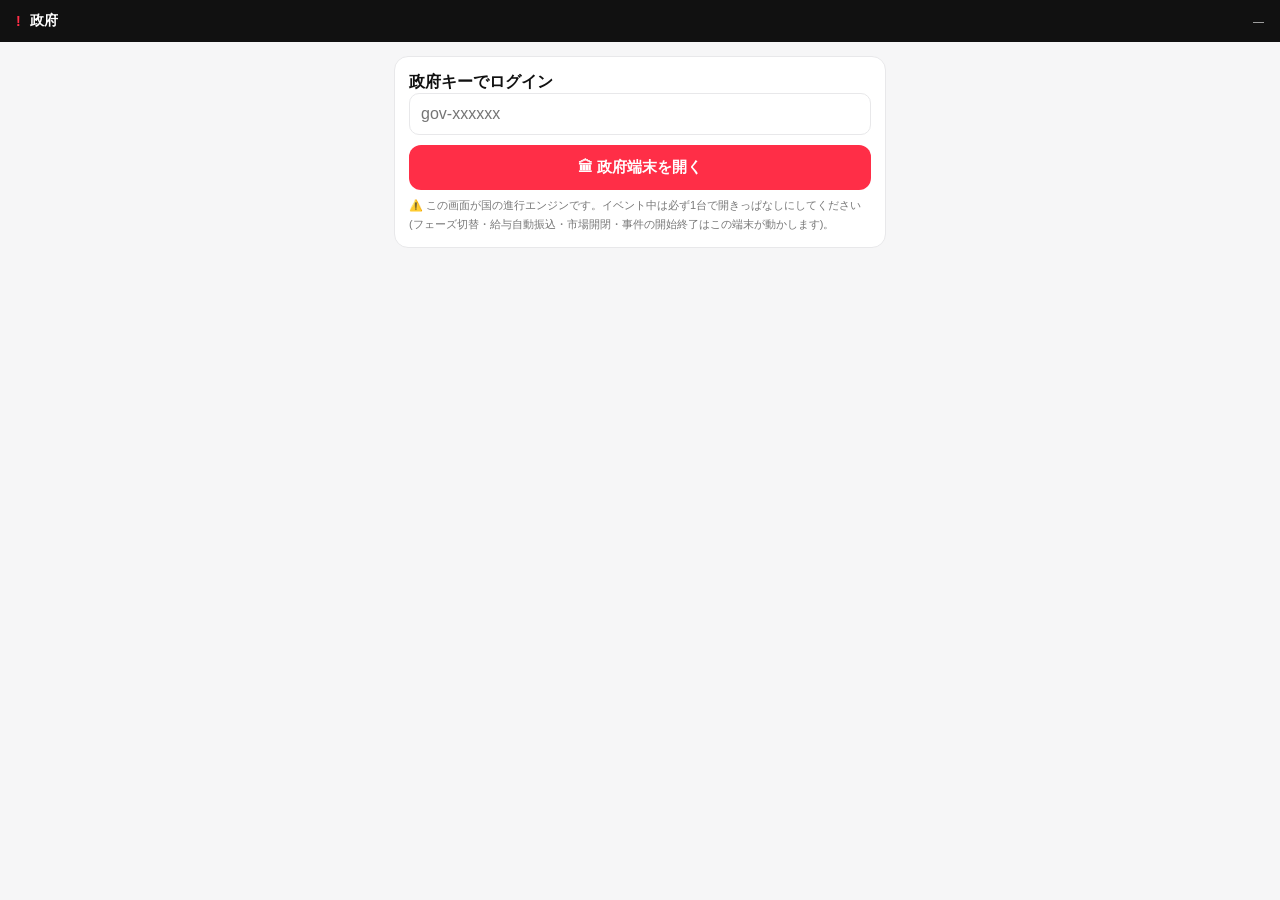
==== gov.html @ ca5c30da "Add files via upload" ====
<!DOCTYPE html>
<html lang="ja"><head>
<meta charset="UTF-8"><meta name="viewport" content="width=device-width, initial-scale=1.0">
<meta name="robots" content="noindex, nofollow">
<title>Oh!国 政府</title>
<link rel="stylesheet" href="ohk.css">
</head><body>
<header><div class="ttl"><i>!</i> 政府</div><div class="ph" id="hph">—</div></header>
<main>

<section class="screen on" id="s-login">
  <div class="card">
    <h3>政府キーでログイン</h3>
    <input id="l-key" placeholder="gov-xxxxxx" autocapitalize="off">
    <button class="btn pri" onclick="login()">🏛 政府端末を開く</button>
    <p class="note">⚠️ この画面が国の進行エンジンです。イベント中は必ず1台で開きっぱなしにしてください(フェーズ切替・給与自動振込・市場開閉・事件の開始終了はこの端末が動かします)。</p>
  </div>
</section>

<section class="screen" id="s-main">
  <div class="card" id="dash"></div>

  <h2 class="sec">進行</h2>
  <div class="card">
    <button class="btn pri" id="openBtn" onclick="openCountry()">🏛 開国する(タイマー始動)</button>
    <div class="row">
      <button class="btn dark" onclick="pause(true)">⏸ 一時停止</button>
      <button class="btn ghost" onclick="pause(false)">▶️ 再開</button>
    </div>
    <label>フェーズへジャンプ</label>
    <div class="row">
      <select id="jump"></select>
      <button class="btn mini dark" style="margin:0;padding:12px" onclick="jump()">移動</button>
    </div>
    <div class="row">
      <button class="btn ghost" onclick="shiftMin(-1)">−1分</button>
      <button class="btn ghost" onclick="shiftMin(1)">＋1分</button>
      <button class="btn ghost" onclick="shiftMin(5)">＋5分</button>
    </div>
    <button class="btn ghost" id="paperBtn" onclick="paper()">📄 紙モード切替</button>
  </div>

  <h2 class="sec">国家事件・最終ミッション</h2>
  <div class="card">
    <div id="rushBox"><p class="note">事件はフェーズ到達で自動開始・自動終了します。</p></div>
    <label>最終ミッション:達成チーム数</label>
    <div class="row">
      <input id="mdone" inputmode="numeric" placeholder="達成チーム数">
      <button class="btn mini dark" style="margin:0;padding:12px" onclick="mission()">記録</button>
    </div>
  </div>

  <h2 class="sec">🏇 ダービー(F11)</h2>
  <div class="card">
    <button class="btn dark" onclick="derbyOpen()">投票券の販売を開始(A〜F解禁)</button>
    <label>勝った馬(投票券)</label>
    <select id="d-win"></select>
    <label>優勝者(市民番号・賞金1,000)</label>
    <input id="d-citizen" inputmode="numeric" placeholder="101">
    <button class="btn pri" onclick="derbySettle()">🏁 レース確定・一括清算(的中3倍)</button>
  </div>

  <h2 class="sec">出欠・店舗</h2>
  <div class="card">
    <div class="row">
      <input id="a-no" inputmode="numeric" placeholder="市民番号">
      <button class="btn mini dark" style="margin:0;padding:12px" onclick="att('present')">出席</button>
      <button class="btn mini ghost" style="margin:0;padding:12px" onclick="att('absent')">欠席</button>
    </div>
    <label>店舗の強制ステータス</label>
    <div class="row">
      <select id="f-sel"></select>
      <select id="f-st"><option value="AUTO">自動</option><option value="OPEN">強制OPEN</option><option value="CLOSED">強制CLOSED</option></select>
      <button class="btn mini dark" style="margin:0;padding:12px" onclick="facSt()">適用</button>
    </div>
  </div>

  <h2 class="sec">名簿</h2>
  <div class="card">
    <label>CSV貼り付け(name,display_name,slack,department,role,kind,team)</label>
    <textarea id="csv" rows="4" placeholder="ここにCSVを貼る(kind=staffの行は自動で除外)"></textarea>
    <button class="btn dark" onclick="importCSV()">📥 名簿を取り込む(市民番号101〜自動付与+人生ガチャ)</button>
    <button class="btn ghost" onclick="importDummy()">🧪 ダミー148人を投入(試遊用)</button>
    <div class="row">
      <input id="pr-no" inputmode="numeric" placeholder="PINリセットする番号">
      <button class="btn mini ghost" style="margin:0;padding:12px" onclick="pinreset()">PINリセット</button>
    </div>
    <div id="rosterBox" class="note">—</div>
  </div>

  <h2 class="sec">繁栄度・表彰</h2>
  <div class="card" id="prosBox">—</div>
  <div class="card" id="awardsBox">—</div>

  <h2 class="sec">キー一覧(スタッフ配布用)</h2>
  <div class="card" id="keysBox">—</div>
  <button class="btn ghost" onclick="clearS('ohk_g');location.reload()">退出</button>
</section>

</main>
<div id="toast"></div>
<script src="ohk.js"></script>
<script>
let KEY=null, tick=null;
const AWARD_NAMES={richest:"👑 総資産",riser:"🚀 成り上がり",investor:"📈 投資家",spender:"🛍 消費王",worker:"💪 働き者",popular:"🤝 人気者"};

async function login(){
  const k=$("l-key").value.trim(); if(!k) return toast("政府キーを入力",1);
  try{ await rpc("rpc_tick",{p_key:k}); KEY=k; saveS("ohk_g",{k}); enter(); }
  catch(e){ toast(e.message,1); }
}
async function enter(){
  $("s-login").classList.remove("on"); $("s-main").classList.add("on");
  const defs=await loadPhaseDefs();
  $("jump").innerHTML=defs.filter(d=>d.id!=="SETUP").map(d=>'<option value="'+d.id+'">'+d.label+"("+d.start_min+"分)</option>").join("");
  const fs=await tbl("facility?select=id,name&order=id.asc");
  $("f-sel").innerHTML=fs.map(f=>'<option value="'+f.id+'">'+f.name+'</option>').join("");
  const dp=await tbl("product?select=id,name&facility_id=eq.F11&order=id.asc");
  $("d-win").innerHTML=dp.filter(p=>p.name.includes("ダービー")).map(p=>'<option value="'+p.id+'">'+p.name+'</option>').join("");
  doTick(); tick=setInterval(doTick,4000);
  loadDash();
}
async function doTick(){
  try{
    const r=await rpc("rpc_tick",{p_key:KEY});
    const defs=await loadPhaseDefs(); EV=null; const ev=await loadEvent();
    const c=calcPhase(ev,defs);
    $("hph").innerHTML=c.ph.label+"<br>"+remainStr(c.remain);
    $("openBtn").style.display = ev.opened_at? "none":"block";
    $("paperBtn").textContent = ev.paper_mode? "📄 紙モード解除(アプリ決済を再開)":"📄 紙モードにする(アプリ決済を停止)";
    $("dash").innerHTML =
      '<div class="kv"><span>フェーズ</span><b>'+c.ph.label+(ev.paused_at?" ⏸一時停止中":"")+'</b></div>'+
      '<div class="kv"><span>経過</span><b>'+Math.max(0,Math.floor(c.elapsed))+'分 ／ 150分</b></div>'+
      '<div class="kv"><span>出席</span><b>'+r.attendees+'人</b></div>'+
      '<div class="kv"><span>国庫</span><b class="amt" style="color:'+(r.treasuryWarn?"var(--ac)":"#111")+'">'+fmt(r.treasury)+(r.treasuryWarn?" ⚠️残り2割":"")+'</b></div>';
    $("rushBox").innerHTML = r.rush?
      '<b>🔥 '+r.rush.name+' 進行中</b><p class="note">目標 '+r.rush.target+'組(部分達成 '+r.rush.partial_target+')。カウンターは大型画面に表示中</p>'
      : '<p class="note">事件はフェーズ到達で自動開始・自動終了します。</p>';
  }catch(e){ $("hph").textContent="接続エラー"; }
}
async function loadDash(){
  try{
    const d=await rpc("rpc_gov_dash",{p_key:KEY});
    $("keysBox").innerHTML='<div class="kv"><span>銀行キー</span><b>'+d.keys.bank+'</b></div>'+
      d.facilities.map(f=>'<div class="kv"><span>'+f.name+'</span><b>'+f.key+'</b></div>').join("");
    renderPros(d.prosperity); renderAwards(d.awards);
    $("rosterBox").textContent="登録 "+d.participants+"人 ／ 出席 "+d.present+"人";
  }catch(e){}
  setTimeout(loadDash,15000);
}
function renderPros(p){
  if(!p)return;
  $("prosBox").innerHTML='<b>国家繁栄度 '+p.total+' / 100</b>'+
   '<div class="gauge" style="margin:8px 0"><div style="width:'+p.total+'%"></div></div>'+
   '<div class="kv"><span>経済</span><b>'+p.economy+' /40</b></div>'+
   '<div class="kv"><span>国家危機</span><b>'+p.crisis+' /30</b></div>'+
   '<div class="kv"><span>団結</span><b>'+p.unity+' /30</b></div>'+
   '<p class="note">勤務'+p.detail.initDone+'完了 ／ 自由勤務'+p.detail.freeWorkers+'人 ／ 購買'+p.detail.buyers+'人 ／ 取引'+p.detail.tx+'件 ／ チーム'+p.detail.teamDone+"/"+p.detail.teamTotal+'</p>';
}
function renderAwards(a){
  if(!a)return;
  $("awardsBox").innerHTML=Object.keys(AWARD_NAMES).map(k=>{
    const top=(a[k]&&a[k][0])||null;
    return '<div class="kv"><span>'+AWARD_NAMES[k]+'</span><b>'+(top? top.display_name+"("+fmt(top.v)+")":"—")+'</b></div>';
  }).join("");
}
async function openCountry(){
  if(!confirm("開国します。150分のタイマーが始まります。よろしいですか?"))return;
  try{ await rpc("rpc_gov_open",{p_key:KEY}); toast("🏛 開国しました!"); }catch(e){ toast(e.message,1); }
}
async function pause(p){ try{ await rpc("rpc_gov_pause",{p_key:KEY,p_pause:p}); toast(p?"⏸ 一時停止":"▶️ 再開"); doTick(); }catch(e){ toast(e.message,1); } }
async function jump(){ try{ await rpc("rpc_gov_jump",{p_key:KEY,p_phase:$("jump").value}); toast("移動しました"); doTick(); }catch(e){ toast(e.message,1); } }
async function shiftMin(m){ try{ await rpc("rpc_gov_shift",{p_key:KEY,p_min:m}); toast((m>0?"+":"")+m+"分"); doTick(); }catch(e){ toast(e.message,1); } }
async function paper(){ const ev=await loadEvent(); try{ await rpc("rpc_gov_paper",{p_key:KEY,p_on:!ev.paper_mode}); EV=null; toast("切り替えました"); doTick(); }catch(e){ toast(e.message,1); } }
async function mission(){ const n=parseInt($("mdone").value,10); if(isNaN(n))return toast("数を入力",1);
  try{ await rpc("rpc_gov_mission",{p_key:KEY,p_done:n}); toast("📝 記録しました"); loadDash(); }catch(e){ toast(e.message,1); } }
async function att(st){ const no=$("a-no").value.trim(); if(!no)return toast("番号を入力",1);
  try{ await rpc("rpc_gov_attendance",{p_key:KEY,p_no:no,p_state:st}); toast(no+" を"+(st==="present"?"出席":"欠席")+"に"); }catch(e){ toast(e.message,1); } }
async function facSt(){ try{ await rpc("rpc_gov_facility",{p_key:KEY,p_fid:$("f-sel").value,p_status:$("f-st").value}); toast("適用しました"); }catch(e){ toast(e.message,1); } }
async function derbyOpen(){ try{ await rpc("rpc_derby_open",{p_key:KEY}); toast("🏇 投票券の販売を開始しました"); }catch(e){ toast(e.message,1); } }
async function derbySettle(){
  if(!confirm("レース結果を確定して一括清算します。よろしいですか?"))return;
  try{ const r=await rpc("rpc_derby_settle",{p_key:KEY,p_winner_product:parseInt($("d-win").value,10),p_winner_citizen:$("d-citizen").value.trim()});
    toast("🏁 清算完了:的中"+r.winners+"人に計"+fmt(r.paid)+"コイン"); }catch(e){ toast(e.message,1); } }
async function pinreset(){ const no=$("pr-no").value.trim(); if(!no)return toast("番号を入力",1);
  try{ await rpc("rpc_gov_pinreset",{p_key:KEY,p_no:no}); toast("🔓 "+no+" のPINをリセット(次回ログインで再設定)"); }
  catch(e){ toast("この機能には追加SQLが必要です:"+e.message,1); } }

function parseCSV(text){
  const lines=text.replace(/^\uFEFF/,"").trim().split(/\r?\n/);
  const head=lines.shift().split(",").map(h=>h.trim());
  return lines.filter(Boolean).map(l=>{ const v=l.split(","); const o={}; head.forEach((h,i)=>o[h]=(v[i]||"").trim()); return o; });
}
async function importCSV(){
  let rows; try{ rows=parseCSV($("csv").value); }catch(e){ return toast("CSVを読めません",1); }
  rows=rows.filter(r=>(r.kind||"citizen")!=="staff");
  if(!rows.length) return toast("市民の行がありません",1);
  if(!confirm(rows.length+"人を取り込みます。よろしいですか?"))return;
  try{ const r=await rpc("rpc_import_roster",{p_key:KEY,p_rows:rows});
    toast("📥 "+r.imported+"人を取り込みました(番号101〜)"); loadDash();
  }catch(e){ toast(e.message,1); }
}
async function importDummy(){
  if(!confirm("試遊用のダミー148人を投入します。よろしいですか?"))return;
  const D=[["DH",53],["Lab",34],["Medical",28],["Growth",11],["Tech",7],["CS",5],["Global",4],["Sales",3],["HR",2],["経営",1]];
  const SN=["佐藤","鈴木","高橋","田中","伊藤","渡辺","山本","中村","小林","加藤","吉田","山田","松本","井上","木村"];
  const GN=["陽菜","蓮","結衣","大翔","葵","悠真","凛","湊","紬","樹","杏","颯","芽依","朝陽","咲良"];
  const rows=[]; let i=0;
  D.forEach(([dep,n])=>{ for(let k=0;k<n;k++){ const nm=SN[i%15]+GN[(i*7)%15]; rows.push({name:nm,display_name:nm,slack:"@u"+(101+i),department:dep}); i++; } });
  try{ const r=await rpc("rpc_import_roster",{p_key:KEY,p_rows:rows});
    toast("🧪 ダミー"+r.imported+"人を投入しました"); loadDash();
  }catch(e){ toast(e.message,1); }
}
(()=>{ const s=loadS("ohk_g"); if(s){ KEY=s.k; enter(); } })();
</script>
</body></html>
---- ohk.css ----
:root{--ac:#FF2E47;--bk:#111;--bg:#F6F6F7;--line:#E8E8EA;--sub:#777}
*{box-sizing:border-box;margin:0;padding:0;-webkit-tap-highlight-color:transparent}
body{font-family:-apple-system,"Hiragino Kaku Gothic ProN","Yu Gothic",Meiryo,sans-serif;background:var(--bg);color:#111;font-size:14px;padding-bottom:70px}
header{background:var(--bk);color:#fff;padding:12px 16px;display:flex;justify-content:space-between;align-items:center;position:sticky;top:0;z-index:10}
header .ttl{font-weight:800;letter-spacing:.06em;display:flex;align-items:center;gap:8px}
header .ttl i{font-style:normal;color:var(--ac)}
header .ph{font-size:11px;color:#ccc;text-align:right;line-height:1.5}
main{max-width:520px;margin:0 auto;padding:14px}
.card{background:#fff;border:1px solid var(--line);border-radius:14px;padding:14px;margin-bottom:12px}
h2.sec{font-size:12px;letter-spacing:.14em;color:var(--sub);margin:16px 0 8px;font-weight:800}
label{display:block;font-size:11px;color:var(--sub);margin:10px 0 4px}
input,select,textarea{width:100%;padding:11px;border:1.5px solid var(--line);border-radius:10px;font-size:16px;font-family:inherit;background:#fff}
button{font-family:inherit;cursor:pointer}
.btn{display:block;width:100%;padding:13px;border:none;border-radius:12px;font-size:15px;font-weight:800;margin-top:10px}
.btn.pri{background:var(--ac);color:#fff}
.btn.dark{background:var(--bk);color:#fff}
.btn.ghost{background:#fff;border:1.5px solid var(--line)}
.btn.mini{width:auto;display:inline-block;padding:8px 14px;font-size:12px;margin:4px 4px 0 0}
.row{display:flex;gap:8px;align-items:flex-end}
.row>*{flex:1}
.amt{font-weight:800;font-variant-numeric:tabular-nums}
.big{font-size:34px;font-weight:800;letter-spacing:.02em}
.note{font-size:11px;color:var(--sub);line-height:1.7;margin-top:6px}
.tag{display:inline-block;background:var(--bk);color:#fff;font-size:10px;border-radius:6px;padding:2px 8px;margin-right:4px}
.tag.red{background:var(--ac)}
.tag.gray{background:#ddd;color:#666}
.list>div{display:flex;justify-content:space-between;align-items:center;padding:9px 0;border-bottom:1px solid var(--line);gap:8px}
.list>div:last-child{border:none}
nav{position:fixed;bottom:0;left:0;right:0;background:#fff;border-top:1px solid var(--line);display:flex;z-index:10}
nav button{flex:1;background:none;border:none;padding:9px 0 12px;font-size:10px;color:#999;font-weight:700}
nav button.on{color:var(--ac)}
nav button span{display:block;font-size:19px;margin-bottom:2px}
.screen{display:none}.screen.on{display:block}
#toast{position:fixed;left:50%;bottom:84px;transform:translateX(-50%);background:var(--bk);color:#fff;padding:11px 18px;border-radius:12px;font-size:13px;display:none;z-index:60;max-width:88%;text-align:center}
#toast.err{background:var(--ac)}
.popwrap{position:fixed;inset:0;background:rgba(0,0,0,.55);display:none;align-items:center;justify-content:center;z-index:50;padding:20px}
.pop{background:#fff;border-radius:18px;padding:22px;max-width:360px;width:100%;text-align:center}
.pop .badge{display:inline-block;background:var(--ac);color:#fff;font-size:11px;font-weight:800;border-radius:8px;padding:4px 10px;margin-bottom:10px}
.pop h3{font-size:17px;margin-bottom:8px}
.pop p{font-size:13px;color:#444;line-height:1.8}
.gauge{background:#EEE;border-radius:10px;height:18px;overflow:hidden}
.gauge>div{height:100%;background:linear-gradient(90deg,var(--ac),#FF7A8A);border-radius:10px;transition:width .6s}
.kv{display:flex;justify-content:space-between;padding:6px 0;font-size:13px;border-bottom:1px dashed var(--line)}
.kv:last-child{border:none}
.qr{background:#fff;padding:6px;border:1px solid var(--line);border-radius:10px;display:inline-block}
#scan-ov{position:fixed;inset:0;background:rgba(0,0,0,.9);z-index:80;display:none;flex-direction:column;align-items:center;justify-content:center;gap:14px}
#scan-ov video{width:86%;max-width:380px;border-radius:14px}
#scan-ov p{color:#fff;font-size:12px}
.pill{border:1.5px solid var(--line);background:#fff;border-radius:999px;padding:8px 14px;font-size:13px;font-weight:700;margin:4px 4px 0 0}
.pill.on{border-color:var(--ac);color:var(--ac)}
.stock{display:flex;justify-content:space-between;align-items:center;padding:10px 0;border-bottom:1px solid var(--line)}
.stock:last-child{border:none}
.up{color:#0A9944}.dn{color:var(--ac)}
table.tb{width:100%;border-collapse:collapse;font-size:12px}
table.tb th,table.tb td{border-bottom:1px solid var(--line);padding:7px 4px;text-align:left}
table.tb th{color:var(--sub);font-size:10px;letter-spacing:.08em}
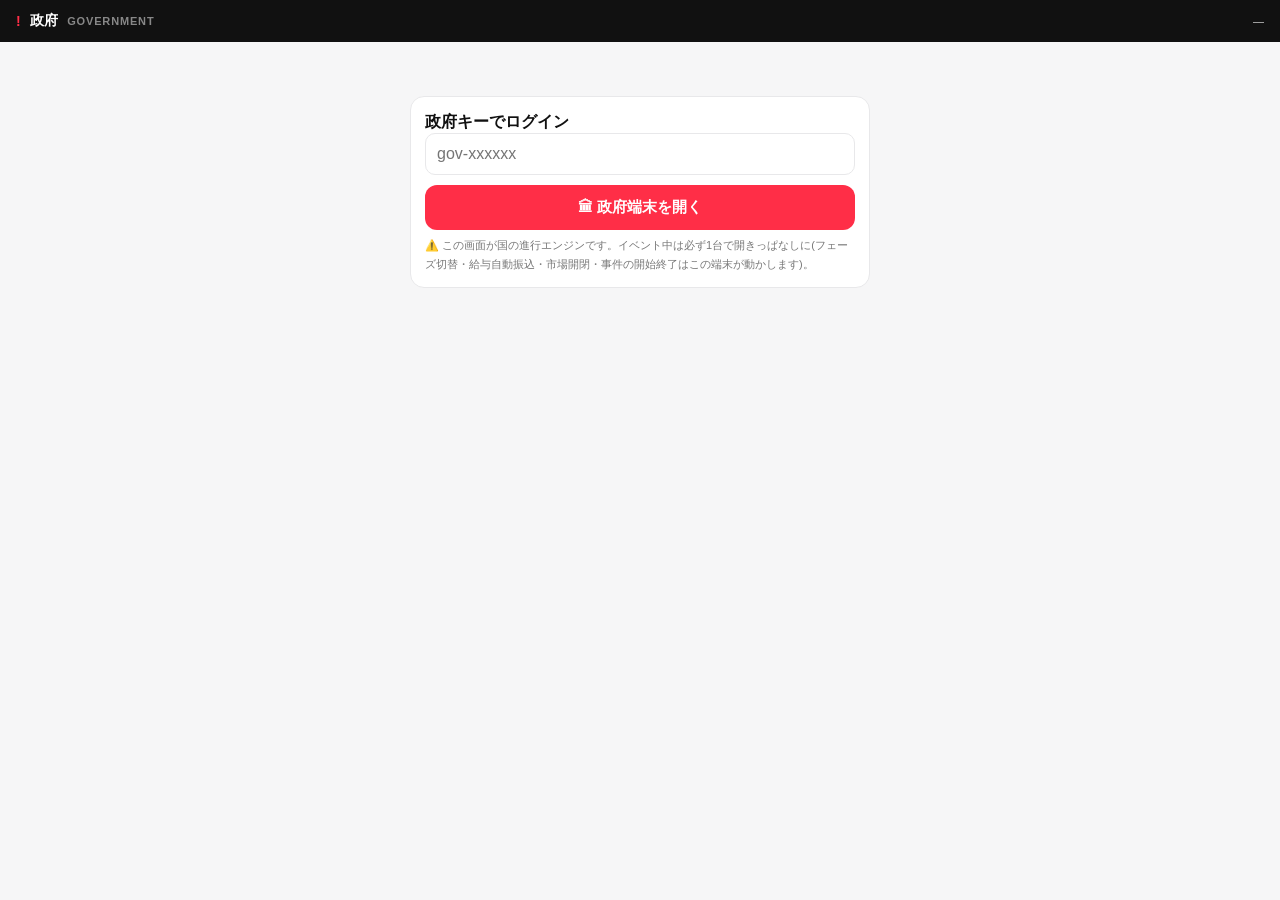
==== commit 9fb0d4c6: "Add files via upload" ====
--- a/gov.html
+++ b/gov.html
@@ -4,104 +4,117 @@
 <meta name="robots" content="noindex, nofollow">
 <title>Oh!国 政府</title>
 <link rel="stylesheet" href="ohk.css">
+<style>
+body{padding-bottom:20px}
+main{max-width:1320px}
+#s-main.screen.on{display:grid;grid-template-columns:360px 1fr;gap:0 18px;align-items:start}
+.colL,.colR{min-width:0}
+.wide{grid-column:1/-1}
+h2.sec{margin-top:14px}
+table.tb td,table.tb th{white-space:nowrap}
+.tb .pill{padding:4px 10px;font-size:11px;margin:0 2px 0 0}
+#rosterTbl{max-height:480px;overflow:auto}
+.btnrow{display:flex;gap:8px}
+.btnrow .btn{margin-top:8px}
+@media(max-width:900px){#s-main.screen.on{display:block}}
+</style>
 </head><body>
-<header><div class="ttl"><i>!</i> 政府</div><div class="ph" id="hph">—</div></header>
+<header><div class="ttl"><i>!</i> 政府 <span style="font-size:11px;color:#888">GOVERNMENT</span></div><div class="ph" id="hph">—</div></header>
 <main>
 
-<section class="screen on" id="s-login">
+<section class="screen on" id="s-login" style="max-width:460px;margin:40px auto">
   <div class="card">
     <h3>政府キーでログイン</h3>
     <input id="l-key" placeholder="gov-xxxxxx" autocapitalize="off">
     <button class="btn pri" onclick="login()">🏛 政府端末を開く</button>
-    <p class="note">⚠️ この画面が国の進行エンジンです。イベント中は必ず1台で開きっぱなしにしてください(フェーズ切替・給与自動振込・市場開閉・事件の開始終了はこの端末が動かします)。</p>
+    <p class="note">⚠️ この画面が国の進行エンジンです。イベント中は必ず1台で開きっぱなしに(フェーズ切替・給与自動振込・市場開閉・事件の開始終了はこの端末が動かします)。</p>
   </div>
 </section>
 
 <section class="screen" id="s-main">
-  <div class="card" id="dash"></div>
-
-  <h2 class="sec">進行</h2>
-  <div class="card">
-    <button class="btn pri" id="openBtn" onclick="openCountry()">🏛 開国する(タイマー始動)</button>
-    <div class="row">
-      <button class="btn dark" onclick="pause(true)">⏸ 一時停止</button>
-      <button class="btn ghost" onclick="pause(false)">▶️ 再開</button>
-    </div>
-    <label>フェーズへジャンプ</label>
-    <div class="row">
-      <select id="jump"></select>
-      <button class="btn mini dark" style="margin:0;padding:12px" onclick="jump()">移動</button>
-    </div>
-    <div class="row">
-      <button class="btn ghost" onclick="shiftMin(-1)">−1分</button>
-      <button class="btn ghost" onclick="shiftMin(1)">＋1分</button>
-      <button class="btn ghost" onclick="shiftMin(5)">＋5分</button>
-    </div>
-    <button class="btn ghost" id="paperBtn" onclick="paper()">📄 紙モード切替</button>
-  </div>
-
-  <h2 class="sec">国家事件・最終ミッション</h2>
-  <div class="card">
-    <div id="rushBox"><p class="note">事件はフェーズ到達で自動開始・自動終了します。</p></div>
-    <label>最終ミッション:達成チーム数</label>
-    <div class="row">
-      <input id="mdone" inputmode="numeric" placeholder="達成チーム数">
-      <button class="btn mini dark" style="margin:0;padding:12px" onclick="mission()">記録</button>
-    </div>
-  </div>
-
-  <h2 class="sec">🏇 ダービー(F11)</h2>
-  <div class="card">
-    <button class="btn dark" onclick="derbyOpen()">投票券の販売を開始(A〜F解禁)</button>
-    <label>勝った馬(投票券)</label>
-    <select id="d-win"></select>
-    <label>優勝者(市民番号・賞金1,000)</label>
-    <input id="d-citizen" inputmode="numeric" placeholder="101">
-    <button class="btn pri" onclick="derbySettle()">🏁 レース確定・一括清算(的中3倍)</button>
-  </div>
-
-  <h2 class="sec">出欠・店舗</h2>
-  <div class="card">
-    <div class="row">
-      <input id="a-no" inputmode="numeric" placeholder="市民番号">
-      <button class="btn mini dark" style="margin:0;padding:12px" onclick="att('present')">出席</button>
-      <button class="btn mini ghost" style="margin:0;padding:12px" onclick="att('absent')">欠席</button>
-    </div>
-    <label>店舗の強制ステータス</label>
-    <div class="row">
-      <select id="f-sel"></select>
-      <select id="f-st"><option value="AUTO">自動</option><option value="OPEN">強制OPEN</option><option value="CLOSED">強制CLOSED</option></select>
-      <button class="btn mini dark" style="margin:0;padding:12px" onclick="facSt()">適用</button>
-    </div>
-  </div>
-
-  <h2 class="sec">名簿</h2>
-  <div class="card">
-    <label>CSV貼り付け(name,display_name,slack,department,role,kind,team)</label>
-    <textarea id="csv" rows="4" placeholder="ここにCSVを貼る(kind=staffの行は自動で除外)"></textarea>
-    <button class="btn dark" onclick="importCSV()">📥 名簿を取り込む(市民番号101〜自動付与+人生ガチャ)</button>
-    <button class="btn ghost" onclick="importDummy()">🧪 ダミー148人を投入(試遊用)</button>
-    <div class="row">
-      <input id="pr-no" inputmode="numeric" placeholder="PINリセットする番号">
-      <button class="btn mini ghost" style="margin:0;padding:12px" onclick="pinreset()">PINリセット</button>
-    </div>
-    <div id="rosterBox" class="note">—</div>
-  </div>
-
-  <h2 class="sec">繁栄度・表彰</h2>
-  <div class="card" id="prosBox">—</div>
-  <div class="card" id="awardsBox">—</div>
-
-  <h2 class="sec">キー一覧(スタッフ配布用)</h2>
-  <div class="card" id="keysBox">—</div>
-  <button class="btn ghost" onclick="clearS('ohk_g');location.reload()">退出</button>
+  <div class="colL">
+    <div class="card" id="dash"></div>
+    <h2 class="sec">進行</h2>
+    <div class="card">
+      <button class="btn pri" id="openBtn" onclick="openCountry()">🏛 開国する(タイマー始動)</button>
+      <div class="btnrow">
+        <button class="btn dark" onclick="pause(true)">⏸ 一時停止</button>
+        <button class="btn ghost" onclick="pause(false)">▶️ 再開</button>
+      </div>
+      <label>フェーズへジャンプ</label>
+      <div class="row">
+        <select id="jump"></select>
+        <button class="btn mini dark" style="margin:0;padding:12px" onclick="jump()">移動</button>
+      </div>
+      <div class="btnrow">
+        <button class="btn ghost" onclick="shiftMin(-1)">−1分</button>
+        <button class="btn ghost" onclick="shiftMin(1)">＋1分</button>
+        <button class="btn ghost" onclick="shiftMin(5)">＋5分</button>
+      </div>
+      <button class="btn ghost" id="paperBtn" onclick="paper()">📄 紙モード切替</button>
+    </div>
+    <h2 class="sec">キー一覧(スタッフ配布用)</h2>
+    <div class="card" id="keysBox" style="font-size:12px">—</div>
+    <button class="btn ghost" onclick="clearS('ohk_g');location.reload()">退出</button>
+  </div>
+
+  <div class="colR">
+    <h2 class="sec" style="margin-top:0">国家事件・最終ミッション・ダービー</h2>
+    <div class="card">
+      <div id="rushBox"><p class="note">事件はフェーズ到達で自動開始・自動終了します(手動操作は不要)。</p></div>
+      <div class="row">
+        <div><label>最終ミッション:達成チーム数</label><input id="mdone" inputmode="numeric" placeholder="例: 21"></div>
+        <button class="btn mini dark" style="margin:0;padding:12px" onclick="mission()">記録</button>
+      </div>
+      <label style="margin-top:14px">🏇 ダービー</label>
+      <div class="row">
+        <button class="btn dark" style="margin:0" onclick="derbyOpen()">投票券の販売開始</button>
+        <select id="d-win"></select>
+        <input id="d-citizen" inputmode="numeric" placeholder="優勝者の番号">
+        <button class="btn mini pri" style="margin:0;padding:12px" onclick="derbySettle()">🏁 清算</button>
+      </div>
+      <p class="note">清算=的中券3倍の払い戻し+優勝者に賞金1,000を国庫から一括支払い。</p>
+    </div>
+
+    <h2 class="sec">店舗の強制ステータス</h2>
+    <div class="card">
+      <div class="row">
+        <select id="f-sel"></select>
+        <select id="f-st"><option value="AUTO">自動(フェーズに従う)</option><option value="OPEN">強制OPEN</option><option value="CLOSED">強制CLOSED</option></select>
+        <button class="btn mini dark" style="margin:0;padding:12px" onclick="facSt()">適用</button>
+      </div>
+    </div>
+
+    <h2 class="sec">繁栄度・表彰(暫定1位)</h2>
+    <div class="row" style="align-items:stretch">
+      <div class="card" id="prosBox" style="flex:1">—</div>
+      <div class="card" id="awardsBox" style="flex:1">—</div>
+    </div>
+  </div>
+
+  <div class="wide">
+    <h2 class="sec">市民名簿</h2>
+    <div class="card">
+      <div class="row">
+        <input id="r-q" placeholder="🔍 番号・名前・部署で検索" oninput="renderRoster()">
+        <button class="btn mini dark" style="margin:0;padding:12px" onclick="loadRoster()">🔄 名簿を更新</button>
+      </div>
+      <div id="rosterTbl" style="margin-top:10px"><p class="note">「名簿を更新」を押すと一覧が出ます</p></div>
+      <label style="margin-top:14px">CSV取込(name,display_name,slack,department,role,kind,team ── kind=staffは自動除外)</label>
+      <textarea id="csv" rows="3" placeholder="ここにCSVを貼る"></textarea>
+      <div class="btnrow">
+        <button class="btn dark" onclick="importCSV()">📥 名簿を取り込む(101〜自動付与+人生ガチャ)</button>
+        <button class="btn ghost" onclick="importDummy()">🧪 ダミー148人を投入(試遊用)</button>
+      </div>
+    </div>
+  </div>
 </section>
 
 </main>
 <div id="toast"></div>
 <script src="ohk.js"></script>
 <script>
-let KEY=null, tick=null;
+let KEY=null, tick=null, ROSTER=[];
 const AWARD_NAMES={richest:"👑 総資産",riser:"🚀 成り上がり",investor:"📈 投資家",spender:"🛍 消費王",worker:"💪 働き者",popular:"🤝 人気者"};
 
 async function login(){
@@ -114,9 +127,9 @@
   const defs=await loadPhaseDefs();
   $("jump").innerHTML=defs.filter(d=>d.id!=="SETUP").map(d=>'<option value="'+d.id+'">'+d.label+"("+d.start_min+"分)</option>").join("");
   const fs=await tbl("facility?select=id,name&order=id.asc");
-  $("f-sel").innerHTML=fs.map(f=>'<option value="'+f.id+'">'+f.name+'</option>').join("");
+  $("f-sel").innerHTML=fs.map(f=>'<option value="'+f.id+'">'+f.id+" "+f.name+'</option>').join("");
   const dp=await tbl("product?select=id,name&facility_id=eq.F11&order=id.asc");
-  $("d-win").innerHTML=dp.filter(p=>p.name.includes("ダービー")).map(p=>'<option value="'+p.id+'">'+p.name+'</option>').join("");
+  $("d-win").innerHTML=dp.filter(p=>p.name.includes("ダービー")).map(p=>'<option value="'+p.id+'">'+p.name.replace("ダービー投票券","勝者:")+'</option>').join("");
   doTick(); tick=setInterval(doTick,4000);
   loadDash();
 }
@@ -130,12 +143,13 @@
     $("paperBtn").textContent = ev.paper_mode? "📄 紙モード解除(アプリ決済を再開)":"📄 紙モードにする(アプリ決済を停止)";
     $("dash").innerHTML =
       '<div class="kv"><span>フェーズ</span><b>'+c.ph.label+(ev.paused_at?" ⏸一時停止中":"")+'</b></div>'+
+      '<div class="kv"><span>次まで</span><b>'+(remainStr(c.remain)||"—")+'</b></div>'+
       '<div class="kv"><span>経過</span><b>'+Math.max(0,Math.floor(c.elapsed))+'分 ／ 150分</b></div>'+
       '<div class="kv"><span>出席</span><b>'+r.attendees+'人</b></div>'+
-      '<div class="kv"><span>国庫</span><b class="amt" style="color:'+(r.treasuryWarn?"var(--ac)":"#111")+'">'+fmt(r.treasury)+(r.treasuryWarn?" ⚠️残り2割":"")+'</b></div>';
+      '<div class="kv"><span>国庫</span><b class="amt" style="color:'+(r.treasuryWarn?"var(--ac)":"#111")+'">'+fmt(r.treasury)+(r.treasuryWarn?" ⚠️":"")+'</b></div>';
     $("rushBox").innerHTML = r.rush?
-      '<b>🔥 '+r.rush.name+' 進行中</b><p class="note">目標 '+r.rush.target+'組(部分達成 '+r.rush.partial_target+')。カウンターは大型画面に表示中</p>'
-      : '<p class="note">事件はフェーズ到達で自動開始・自動終了します。</p>';
+      '<b style="color:var(--ac)">🔥 '+r.rush.name+' 進行中</b><p class="note">目標 '+r.rush.target+'組(部分達成 '+r.rush.partial_target+'組)── ライブカウンターは大型画面(screen.html)に表示中</p>'
+      : '<p class="note">事件はフェーズ到達で自動開始・自動終了します(手動操作は不要)。</p>';
   }catch(e){ $("hph").textContent="接続エラー"; }
 }
 async function loadDash(){
@@ -144,7 +158,6 @@
     $("keysBox").innerHTML='<div class="kv"><span>銀行キー</span><b>'+d.keys.bank+'</b></div>'+
       d.facilities.map(f=>'<div class="kv"><span>'+f.name+'</span><b>'+f.key+'</b></div>').join("");
     renderPros(d.prosperity); renderAwards(d.awards);
-    $("rosterBox").textContent="登録 "+d.participants+"人 ／ 出席 "+d.present+"人";
   }catch(e){}
   setTimeout(loadDash,15000);
 }
@@ -155,7 +168,7 @@
    '<div class="kv"><span>経済</span><b>'+p.economy+' /40</b></div>'+
    '<div class="kv"><span>国家危機</span><b>'+p.crisis+' /30</b></div>'+
    '<div class="kv"><span>団結</span><b>'+p.unity+' /30</b></div>'+
-   '<p class="note">勤務'+p.detail.initDone+'完了 ／ 自由勤務'+p.detail.freeWorkers+'人 ／ 購買'+p.detail.buyers+'人 ／ 取引'+p.detail.tx+'件 ／ チーム'+p.detail.teamDone+"/"+p.detail.teamTotal+'</p>';
+   '<p class="note">初期勤務'+p.detail.initDone+' ／ 自由勤務'+p.detail.freeWorkers+'人 ／ 購買'+p.detail.buyers+'人 ／ 取引'+p.detail.tx+'件 ／ チーム'+p.detail.teamDone+"/"+p.detail.teamTotal+'</p>';
 }
 function renderAwards(a){
   if(!a)return;
@@ -173,19 +186,38 @@
 async function shiftMin(m){ try{ await rpc("rpc_gov_shift",{p_key:KEY,p_min:m}); toast((m>0?"+":"")+m+"分"); doTick(); }catch(e){ toast(e.message,1); } }
 async function paper(){ const ev=await loadEvent(); try{ await rpc("rpc_gov_paper",{p_key:KEY,p_on:!ev.paper_mode}); EV=null; toast("切り替えました"); doTick(); }catch(e){ toast(e.message,1); } }
 async function mission(){ const n=parseInt($("mdone").value,10); if(isNaN(n))return toast("数を入力",1);
-  try{ await rpc("rpc_gov_mission",{p_key:KEY,p_done:n}); toast("📝 記録しました"); loadDash(); }catch(e){ toast(e.message,1); } }
-async function att(st){ const no=$("a-no").value.trim(); if(!no)return toast("番号を入力",1);
-  try{ await rpc("rpc_gov_attendance",{p_key:KEY,p_no:no,p_state:st}); toast(no+" を"+(st==="present"?"出席":"欠席")+"に"); }catch(e){ toast(e.message,1); } }
+  try{ await rpc("rpc_gov_mission",{p_key:KEY,p_done:n}); toast("📝 記録しました"); }catch(e){ toast(e.message,1); } }
 async function facSt(){ try{ await rpc("rpc_gov_facility",{p_key:KEY,p_fid:$("f-sel").value,p_status:$("f-st").value}); toast("適用しました"); }catch(e){ toast(e.message,1); } }
 async function derbyOpen(){ try{ await rpc("rpc_derby_open",{p_key:KEY}); toast("🏇 投票券の販売を開始しました"); }catch(e){ toast(e.message,1); } }
 async function derbySettle(){
   if(!confirm("レース結果を確定して一括清算します。よろしいですか?"))return;
   try{ const r=await rpc("rpc_derby_settle",{p_key:KEY,p_winner_product:parseInt($("d-win").value,10),p_winner_citizen:$("d-citizen").value.trim()});
     toast("🏁 清算完了:的中"+r.winners+"人に計"+fmt(r.paid)+"コイン"); }catch(e){ toast(e.message,1); } }
-async function pinreset(){ const no=$("pr-no").value.trim(); if(!no)return toast("番号を入力",1);
-  try{ await rpc("rpc_gov_pinreset",{p_key:KEY,p_no:no}); toast("🔓 "+no+" のPINをリセット(次回ログインで再設定)"); }
-  catch(e){ toast("この機能には追加SQLが必要です:"+e.message,1); } }
-
+
+async function loadRoster(){
+  try{ ROSTER=await rpc("rpc_roster",{p_key:KEY})||[]; renderRoster(); toast("名簿 "+ROSTER.length+"人"); }
+  catch(e){ toast(e.message,1); }
+}
+function renderRoster(){
+  const q=($("r-q").value||"").trim();
+  const rows=ROSTER.filter(r=>!q || (r.no+" "+r.name+" "+r.dept).includes(q));
+  $("rosterTbl").innerHTML = rows.length?
+    '<table class="tb"><tr><th>番号</th><th>名前</th><th>部署</th><th>組</th><th>初期</th><th>チーム</th><th>出欠</th><th>残高</th><th>PIN</th><th>操作</th></tr>'+
+    rows.map(r=>'<tr><td><b>'+r.no+'</b></td><td>'+r.name+'</td><td>'+r.dept+'</td><td>'+(r.grp||"")+'</td><td>'+(r.fac||"")+'</td><td>'+(r.team||"")+'</td>'+
+      '<td>'+(r.att==="present"?'<span class="tag red">出席</span>':(r.att==="absent"?'<span class="tag gray">欠席</span>':'<span class="tag">未</span>'))+'</td>'+
+      '<td class="amt">'+fmt(r.balance)+'</td><td>'+(r.hasPin?"✅":"—")+'</td>'+
+      '<td><button class="pill" onclick="att2(\''+r.no+'\',\'present\')">出席</button><button class="pill" onclick="att2(\''+r.no+'\',\'absent\')">欠席</button><button class="pill" onclick="pinreset(\''+r.no+'\')">PIN解除</button></td></tr>').join("")+"</table>"
+    : '<p class="note">該当なし</p>';
+}
+async function att2(no,st){
+  try{ await rpc("rpc_gov_attendance",{p_key:KEY,p_no:no,p_state:st}); toast(no+" → "+(st==="present"?"出席":"欠席")); loadRoster(); }
+  catch(e){ toast(e.message,1); }
+}
+async function pinreset(no){
+  if(!confirm(no+" のPINをリセットします(次回ログインで本人が再設定)。OK?"))return;
+  try{ await rpc("rpc_gov_pinreset",{p_key:KEY,p_no:no}); toast("🔓 リセットしました"); loadRoster(); }
+  catch(e){ toast(e.message,1); }
+}
 function parseCSV(text){
   const lines=text.replace(/^\uFEFF/,"").trim().split(/\r?\n/);
   const head=lines.shift().split(",").map(h=>h.trim());
@@ -197,7 +229,7 @@
   if(!rows.length) return toast("市民の行がありません",1);
   if(!confirm(rows.length+"人を取り込みます。よろしいですか?"))return;
   try{ const r=await rpc("rpc_import_roster",{p_key:KEY,p_rows:rows});
-    toast("📥 "+r.imported+"人を取り込みました(番号101〜)"); loadDash();
+    toast("📥 "+r.imported+"人を取り込みました"); loadRoster();
   }catch(e){ toast(e.message,1); }
 }
 async function importDummy(){
@@ -206,9 +238,9 @@
   const SN=["佐藤","鈴木","高橋","田中","伊藤","渡辺","山本","中村","小林","加藤","吉田","山田","松本","井上","木村"];
   const GN=["陽菜","蓮","結衣","大翔","葵","悠真","凛","湊","紬","樹","杏","颯","芽依","朝陽","咲良"];
   const rows=[]; let i=0;
-  D.forEach(([dep,n])=>{ for(let k=0;k<n;k++){ const nm=SN[i%15]+GN[(i*7)%15]; rows.push({name:nm,display_name:nm,slack:"@u"+(101+i),department:dep}); i++; } });
+  D.forEach(d=>{ for(let k=0;k<d[1];k++){ const nm=SN[i%15]+GN[(i*7)%15]; rows.push({name:nm,display_name:nm,slack:"@u"+(101+i),department:d[0]}); i++; } });
   try{ const r=await rpc("rpc_import_roster",{p_key:KEY,p_rows:rows});
-    toast("🧪 ダミー"+r.imported+"人を投入しました"); loadDash();
+    toast("🧪 ダミー"+r.imported+"人を投入しました"); loadRoster();
   }catch(e){ toast(e.message,1); }
 }
 (()=>{ const s=loadS("ohk_g"); if(s){ KEY=s.k; enter(); } })();
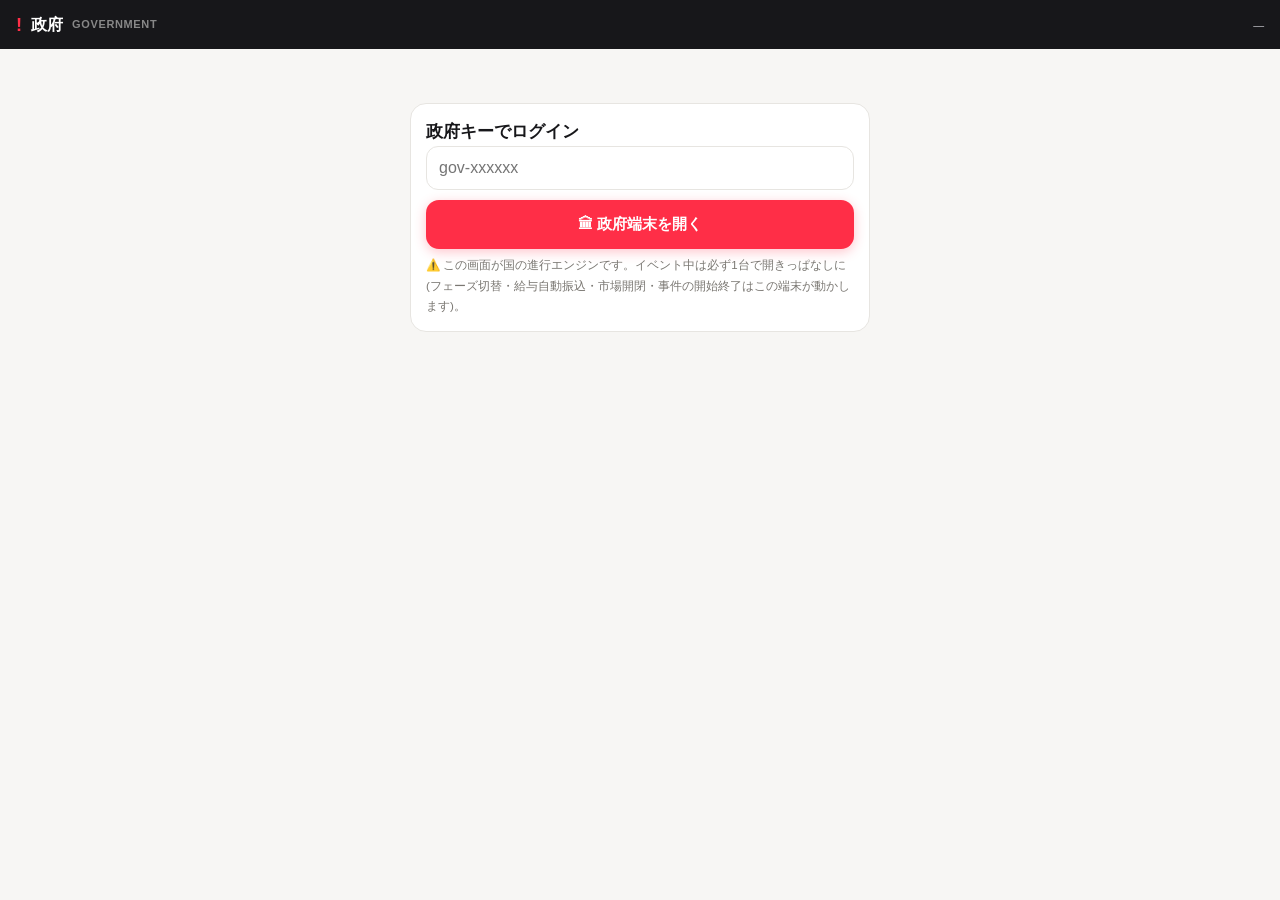
==== commit 10d67d1e: "Add files via upload" ====
--- a/gov.html
+++ b/gov.html
@@ -66,14 +66,25 @@
         <div><label>最終ミッション:達成チーム数</label><input id="mdone" inputmode="numeric" placeholder="例: 21"></div>
         <button class="btn mini dark" style="margin:0;padding:12px" onclick="mission()">記録</button>
       </div>
-      <label style="margin-top:14px">🏇 ダービー</label>
-      <div class="row">
-        <button class="btn dark" style="margin:0" onclick="derbyOpen()">投票券の販売開始</button>
+      <label style="margin-top:14px">🏇 ダービー ── ① 出走馬6名(実名)を登録</label>
+      <div class="row">
+        <input id="e1" placeholder="A枠"><input id="e2" placeholder="B枠"><input id="e3" placeholder="C枠">
+        <input id="e4" placeholder="D枠"><input id="e5" placeholder="E枠"><input id="e6" placeholder="F枠">
+      </div>
+      <div class="row">
+        <button class="btn dark" style="margin-top:8px" onclick="derbyEntrants()">出走馬を登録</button>
+        <button class="btn dark" style="margin-top:8px" onclick="derbyOpen()">② 馬券の発売開始</button>
+        <button class="btn ghost" style="margin-top:8px" onclick="derbyRace()">③ 発走!(発売締切)</button>
+      </div>
+      <label>④ 結果の確定</label>
+      <div class="row">
         <select id="d-win"></select>
         <input id="d-citizen" inputmode="numeric" placeholder="優勝者の番号">
         <button class="btn mini pri" style="margin:0;padding:12px" onclick="derbySettle()">🏁 清算</button>
       </div>
       <p class="note">清算=的中券3倍の払い戻し+優勝者に賞金1,000を国庫から一括支払い。</p>
+      <label style="margin-top:14px">🎫 宝くじ <span class="note" style="display:inline" id="lotinfo"></span></label>
+      <button class="btn dark" onclick="lotDraw()">抽選する(当選者1名がポット総取り・全員に速報)</button>
     </div>
 
     <h2 class="sec">店舗の強制ステータス</h2>
@@ -131,7 +142,7 @@
   const dp=await tbl("product?select=id,name&facility_id=eq.F11&order=id.asc");
   $("d-win").innerHTML=dp.filter(p=>p.name.includes("ダービー")).map(p=>'<option value="'+p.id+'">'+p.name.replace("ダービー投票券","勝者:")+'</option>').join("");
   doTick(); tick=setInterval(doTick,4000);
-  loadDash();
+  loadDash(); lotInfo();
 }
 async function doTick(){
   try{
@@ -188,7 +199,26 @@
 async function mission(){ const n=parseInt($("mdone").value,10); if(isNaN(n))return toast("数を入力",1);
   try{ await rpc("rpc_gov_mission",{p_key:KEY,p_done:n}); toast("📝 記録しました"); }catch(e){ toast(e.message,1); } }
 async function facSt(){ try{ await rpc("rpc_gov_facility",{p_key:KEY,p_fid:$("f-sel").value,p_status:$("f-st").value}); toast("適用しました"); }catch(e){ toast(e.message,1); } }
-async function derbyOpen(){ try{ await rpc("rpc_derby_open",{p_key:KEY}); toast("🏇 投票券の販売を開始しました"); }catch(e){ toast(e.message,1); } }
+async function lotDraw(){
+  if(!confirm("宝くじを抽選します。当選者1名にポット全額が振り込まれ、全市民に発表されます。よろしいですか?"))return;
+  try{ const r=await rpc("rpc_lottery_draw",{p_key:KEY});
+    toast("🎉 当選:"+r.name+"さん(+"+fmt(r.pot)+"コイン)"); lotInfo();
+  }catch(e){ toast(e.message,1); }
+}
+async function lotInfo(){
+  try{ const lo=await rpc("rpc_lottery",{});
+    $("lotinfo").textContent="── 第"+lo.round+"回:ポット "+fmt(lo.pot)+"コイン("+lo.buyers+"人参加)";
+  }catch(e){}
+  setTimeout(lotInfo,12000);
+}
+async function derbyOpen(){ try{ await rpc("rpc_derby_open",{p_key:KEY}); toast("🏇 馬券の発売を開始しました(全市民に出馬表が出ます)"); }catch(e){ toast(e.message,1); } }
+async function derbyEntrants(){
+  const names=["e1","e2","e3","e4","e5","e6"].map(id=>$(id).value.trim());
+  try{ await rpc("rpc_derby_entrants",{p_key:KEY,p_names:names}); toast("出走馬を登録しました"); }catch(e){ toast(e.message,1); }
+}
+async function derbyRace(){
+  try{ await rpc("rpc_derby_race",{p_key:KEY}); toast("🏇 発走!全市民のスマホに実況が出ます"); }catch(e){ toast(e.message,1); }
+}
 async function derbySettle(){
   if(!confirm("レース結果を確定して一括清算します。よろしいですか?"))return;
   try{ const r=await rpc("rpc_derby_settle",{p_key:KEY,p_winner_product:parseInt($("d-win").value,10),p_winner_citizen:$("d-citizen").value.trim()});
--- a/ohk.css
+++ b/ohk.css
@@ -1,56 +1,129 @@
-:root{--ac:#FF2E47;--bk:#111;--bg:#F6F6F7;--line:#E8E8EA;--sub:#777}
+:root{--ac:#FF2E47;--ac-soft:#FFEDEF;--ink:#17171A;--bg:#F7F6F4;--card:#FFFFFF;--line:#E7E5E1;--sub:#7A7772;--gold:#C9A227;--ok:#0A9944}
 *{box-sizing:border-box;margin:0;padding:0;-webkit-tap-highlight-color:transparent}
-body{font-family:-apple-system,"Hiragino Kaku Gothic ProN","Yu Gothic",Meiryo,sans-serif;background:var(--bg);color:#111;font-size:14px;padding-bottom:70px}
-header{background:var(--bk);color:#fff;padding:12px 16px;display:flex;justify-content:space-between;align-items:center;position:sticky;top:0;z-index:10}
-header .ttl{font-weight:800;letter-spacing:.06em;display:flex;align-items:center;gap:8px}
-header .ttl i{font-style:normal;color:var(--ac)}
-header .ph{font-size:11px;color:#ccc;text-align:right;line-height:1.5}
-main{max-width:520px;margin:0 auto;padding:14px}
-.card{background:#fff;border:1px solid var(--line);border-radius:14px;padding:14px;margin-bottom:12px}
-h2.sec{font-size:12px;letter-spacing:.14em;color:var(--sub);margin:16px 0 8px;font-weight:800}
-label{display:block;font-size:11px;color:var(--sub);margin:10px 0 4px}
-input,select,textarea{width:100%;padding:11px;border:1.5px solid var(--line);border-radius:10px;font-size:16px;font-family:inherit;background:#fff}
+html{font-size:16px}
+body{font-family:-apple-system,"Hiragino Kaku Gothic ProN","Yu Gothic",Meiryo,sans-serif;background:var(--bg);color:var(--ink);font-size:.9rem;line-height:1.6;padding-bottom:76px}
+/* ---------- ヘッダー ---------- */
+header{background:var(--ink);color:#fff;padding:10px 16px;display:flex;justify-content:space-between;align-items:center;position:sticky;top:0;z-index:10}
+header .ttl{font-weight:800;letter-spacing:.04em;display:flex;align-items:center;gap:8px;font-size:1rem}
+header .ttl i{font-style:normal;color:var(--ac);font-size:1.15rem}
+header .ph{font-size:.68rem;color:#BDBDC2;text-align:right;line-height:1.5}
+header .ph b{color:#fff;font-size:.8rem}
+main{max-width:520px;margin:0 auto;padding:14px 14px 0}
+/* ---------- 見出し・カード ---------- */
+h2.sec{display:flex;align-items:center;gap:8px;font-size:.82rem;color:var(--ink);margin:20px 0 8px;font-weight:800}
+h2.sec::before{content:"";width:4px;height:14px;background:var(--ac);border-radius:2px}
+.card{background:var(--card);border:1px solid var(--line);border-radius:16px;padding:15px;margin-bottom:10px}
+.note{font-size:.72rem;color:var(--sub);line-height:1.75;margin-top:6px}
+label{display:block;font-size:.72rem;color:var(--sub);margin:12px 0 5px;font-weight:700}
+input,select,textarea{width:100%;padding:12px;border:1.5px solid var(--line);border-radius:12px;font-size:1rem;font-family:inherit;background:#fff;color:var(--ink)}
+input:focus,select:focus,textarea:focus{outline:2px solid var(--ac);outline-offset:0;border-color:var(--ac)}
 button{font-family:inherit;cursor:pointer}
-.btn{display:block;width:100%;padding:13px;border:none;border-radius:12px;font-size:15px;font-weight:800;margin-top:10px}
-.btn.pri{background:var(--ac);color:#fff}
-.btn.dark{background:var(--bk);color:#fff}
-.btn.ghost{background:#fff;border:1.5px solid var(--line)}
-.btn.mini{width:auto;display:inline-block;padding:8px 14px;font-size:12px;margin:4px 4px 0 0}
+/* ---------- ボタン ---------- */
+.btn{display:block;width:100%;padding:14px;border:none;border-radius:13px;font-size:.95rem;font-weight:800;margin-top:10px;transition:transform .06s}
+.btn:active{transform:scale(.98)}
+.btn.pri{background:var(--ac);color:#fff;box-shadow:0 3px 12px rgba(255,46,71,.28)}
+.btn.dark{background:var(--ink);color:#fff}
+.btn.ghost{background:#fff;border:1.5px solid var(--line);color:var(--ink)}
+.btn.mini{width:auto;display:inline-block;padding:10px 14px;font-size:.8rem;margin:0}
+.pill{border:1.5px solid var(--line);background:#fff;border-radius:999px;padding:8px 14px;font-size:.8rem;font-weight:700;color:var(--ink)}
+.pill.on{border-color:var(--ac);color:var(--ac);background:var(--ac-soft)}
 .row{display:flex;gap:8px;align-items:flex-end}
 .row>*{flex:1}
+/* ---------- パスポート(ホームの主役) ---------- */
+.pass{background:var(--ink);color:#fff;border-radius:20px;overflow:hidden;box-shadow:0 10px 30px rgba(23,23,26,.25);margin-bottom:10px}
+.pass-band{background:var(--ac);display:flex;justify-content:space-between;align-items:center;padding:8px 16px;font-size:.68rem;font-weight:800;letter-spacing:.14em}
+.pass-band span:last-child{font-weight:700;letter-spacing:.04em}
+.pass-body{padding:16px;display:flex;gap:14px;align-items:center}
+.pass-main{flex:1;min-width:0}
+.pass-name{font-size:1.05rem;font-weight:800}
+.pass-meta{font-size:.7rem;color:#A6A6AD;margin-top:2px}
+.pass-bal{margin-top:10px}
+.pass-bal b{font-size:2.1rem;font-weight:800;font-variant-numeric:tabular-nums;letter-spacing:.01em}
+.pass-bal span{font-size:.72rem;color:#A6A6AD;margin-left:5px}
+.pass-qr{background:#fff;padding:6px;border-radius:12px;flex-shrink:0}
+.pass-qr img,.pass-qr canvas{display:block}
+.pass-foot{border-top:1px dashed #3A3A40;display:flex;justify-content:space-between;align-items:center;padding:9px 16px;font-size:.72rem;color:#C9C9CF}
+.pass-foot .fortune{font-weight:800;color:#F3D97E}
+/* ---------- フェーズ進行バー ---------- */
+.phasebar{background:var(--card);border:1px solid var(--line);border-radius:14px;padding:11px 14px;margin-bottom:10px}
+.phasebar .t{display:flex;justify-content:space-between;font-size:.78rem;font-weight:800}
+.phasebar .t span:last-child{color:var(--ac);font-variant-numeric:tabular-nums}
+.pgauge{background:#EFEEEA;border-radius:99px;height:7px;margin-top:8px;overflow:hidden}
+.pgauge>div{height:100%;background:var(--ac);border-radius:99px;transition:width 1s linear}
+/* ---------- リスト・タグ ---------- */
+.list>div{display:flex;justify-content:space-between;align-items:center;padding:11px 0;border-bottom:1px solid var(--line);gap:10px}
+.list>div:last-child{border:none}
+.tag{display:inline-block;background:var(--ink);color:#fff;font-size:.66rem;border-radius:7px;padding:3px 9px;font-weight:700}
+.tag.red{background:var(--ac)}
+.tag.soft{background:var(--ac-soft);color:var(--ac)}
+.tag.gray{background:#EDECE8;color:#8A8781}
+.tag.gold{background:var(--gold);color:#fff}
 .amt{font-weight:800;font-variant-numeric:tabular-nums}
-.big{font-size:34px;font-weight:800;letter-spacing:.02em}
-.note{font-size:11px;color:var(--sub);line-height:1.7;margin-top:6px}
-.tag{display:inline-block;background:var(--bk);color:#fff;font-size:10px;border-radius:6px;padding:2px 8px;margin-right:4px}
-.tag.red{background:var(--ac)}
-.tag.gray{background:#ddd;color:#666}
-.list>div{display:flex;justify-content:space-between;align-items:center;padding:9px 0;border-bottom:1px solid var(--line);gap:8px}
-.list>div:last-child{border:none}
-nav{position:fixed;bottom:0;left:0;right:0;background:#fff;border-top:1px solid var(--line);display:flex;z-index:10}
-nav button{flex:1;background:none;border:none;padding:9px 0 12px;font-size:10px;color:#999;font-weight:700}
-nav button.on{color:var(--ac)}
-nav button span{display:block;font-size:19px;margin-bottom:2px}
+.ic{width:38px;height:38px;border-radius:11px;background:var(--ac-soft);display:flex;align-items:center;justify-content:center;font-size:1.15rem;flex-shrink:0}
+.ic.g{background:#EFEEEA}
+/* ---------- 通知フィード ---------- */
+.feed>div{display:flex;gap:10px;padding:10px 0;border-bottom:1px solid var(--line);align-items:flex-start}
+.feed>div:last-child{border:none}
+.feed b{font-size:.84rem}
+.feed .note{margin-top:1px}
+/* ---------- 承認・申請の割り込みカード ---------- */
+.urgent{border:2px solid var(--ac);background:#FFF7F8;border-radius:16px;padding:15px;margin-bottom:10px;animation:pulse 1.6s infinite}
+@keyframes pulse{0%,100%{box-shadow:0 0 0 0 rgba(255,46,71,.25)}50%{box-shadow:0 0 0 7px rgba(255,46,71,0)}}
+.urgent h4{font-size:.95rem;display:flex;align-items:center;gap:7px}
+/* ---------- タブナビ ---------- */
+nav{position:fixed;bottom:0;left:0;right:0;background:rgba(255,255,255,.96);backdrop-filter:blur(8px);border-top:1px solid var(--line);display:flex;z-index:10;padding:6px 8px calc(8px + env(safe-area-inset-bottom))}
+nav button{flex:1;background:none;border:none;padding:7px 0;font-size:.62rem;color:#9A978F;font-weight:700;border-radius:12px}
+nav button span{display:block;font-size:1.25rem;margin-bottom:1px;filter:grayscale(1);opacity:.55}
+nav button.on{color:var(--ac);background:var(--ac-soft)}
+nav button.on span{filter:none;opacity:1}
+nav button .bdg{position:relative}
+nav button .bdg::after{content:"";position:absolute;top:-2px;right:-8px;width:8px;height:8px;border-radius:50%;background:var(--ac);display:var(--dot,none)}
+/* ---------- 画面・トースト・ポップ ---------- */
 .screen{display:none}.screen.on{display:block}
-#toast{position:fixed;left:50%;bottom:84px;transform:translateX(-50%);background:var(--bk);color:#fff;padding:11px 18px;border-radius:12px;font-size:13px;display:none;z-index:60;max-width:88%;text-align:center}
+#toast{position:fixed;left:50%;bottom:92px;transform:translateX(-50%);background:var(--ink);color:#fff;padding:12px 18px;border-radius:13px;font-size:.82rem;display:none;z-index:60;max-width:88%;text-align:center;box-shadow:0 8px 24px rgba(0,0,0,.3)}
 #toast.err{background:var(--ac)}
-.popwrap{position:fixed;inset:0;background:rgba(0,0,0,.55);display:none;align-items:center;justify-content:center;z-index:50;padding:20px}
-.pop{background:#fff;border-radius:18px;padding:22px;max-width:360px;width:100%;text-align:center}
-.pop .badge{display:inline-block;background:var(--ac);color:#fff;font-size:11px;font-weight:800;border-radius:8px;padding:4px 10px;margin-bottom:10px}
-.pop h3{font-size:17px;margin-bottom:8px}
-.pop p{font-size:13px;color:#444;line-height:1.8}
-.gauge{background:#EEE;border-radius:10px;height:18px;overflow:hidden}
-.gauge>div{height:100%;background:linear-gradient(90deg,var(--ac),#FF7A8A);border-radius:10px;transition:width .6s}
-.kv{display:flex;justify-content:space-between;padding:6px 0;font-size:13px;border-bottom:1px dashed var(--line)}
+.popwrap{position:fixed;inset:0;background:rgba(23,23,26,.6);display:none;align-items:center;justify-content:center;z-index:50;padding:20px}
+.pop{background:#fff;border-radius:20px;padding:24px;max-width:360px;width:100%;text-align:center}
+.pop .badge{display:inline-block;background:var(--ac);color:#fff;font-size:.7rem;font-weight:800;border-radius:9px;padding:5px 12px;margin-bottom:10px}
+.pop h3{font-size:1.1rem;margin-bottom:8px}
+.pop p{font-size:.84rem;color:#4A4845;line-height:1.8}
+.gauge{background:#EFEEEA;border-radius:10px;height:18px;overflow:hidden}
+.gauge>div{height:100%;background:var(--ac);border-radius:10px;transition:width .6s}
+.kv{display:flex;justify-content:space-between;padding:7px 0;font-size:.84rem;border-bottom:1px dashed var(--line)}
 .kv:last-child{border:none}
-.qr{background:#fff;padding:6px;border:1px solid var(--line);border-radius:10px;display:inline-block}
-#scan-ov{position:fixed;inset:0;background:rgba(0,0,0,.9);z-index:80;display:none;flex-direction:column;align-items:center;justify-content:center;gap:14px}
-#scan-ov video{width:86%;max-width:380px;border-radius:14px}
-#scan-ov p{color:#fff;font-size:12px}
-.pill{border:1.5px solid var(--line);background:#fff;border-radius:999px;padding:8px 14px;font-size:13px;font-weight:700;margin:4px 4px 0 0}
-.pill.on{border-color:var(--ac);color:var(--ac)}
-.stock{display:flex;justify-content:space-between;align-items:center;padding:10px 0;border-bottom:1px solid var(--line)}
-.stock:last-child{border:none}
-.up{color:#0A9944}.dn{color:var(--ac)}
-table.tb{width:100%;border-collapse:collapse;font-size:12px}
-table.tb th,table.tb td{border-bottom:1px solid var(--line);padding:7px 4px;text-align:left}
-table.tb th{color:var(--sub);font-size:10px;letter-spacing:.08em}
+#scan-ov{position:fixed;inset:0;background:rgba(10,10,12,.92);z-index:80;display:none;flex-direction:column;align-items:center;justify-content:center;gap:14px}
+#scan-ov video{width:86%;max-width:380px;border-radius:16px}
+#scan-ov p{color:#fff;font-size:.78rem}
+/* ---------- 株 ---------- */
+.stockcard{border:1px solid var(--line);border-radius:14px;padding:12px;margin-bottom:8px;background:#fff}
+.stockcard .top{display:flex;justify-content:space-between;align-items:baseline}
+.stockcard .code{font-weight:800;font-size:.95rem}
+.stockcard .nm{font-size:.7rem;color:var(--sub)}
+.stockcard .pr{font-size:1.35rem;font-weight:800;font-variant-numeric:tabular-nums}
+.stockcard .acts{display:flex;gap:8px;margin-top:9px}
+.stockcard .acts button{flex:1;padding:10px;border-radius:11px;border:none;font-weight:800;font-size:.85rem}
+.buyb{background:var(--ac);color:#fff}
+.sellb{background:#fff;border:1.5px solid var(--ink) !important;color:var(--ink)}
+/* ---------- 施設 ---------- */
+.faci{display:flex;gap:11px;align-items:center;padding:11px 0;border-bottom:1px solid var(--line)}
+.faci:last-child{border:none}
+.faci .fm{flex:1;min-width:0}
+.faci .fn{font-weight:800;font-size:.88rem}
+.capbar{background:#EFEEEA;height:5px;border-radius:99px;margin-top:5px;overflow:hidden}
+.capbar>div{height:100%;background:var(--ink);border-radius:99px}
+.capbar>div.full{background:var(--ac)}
+/* ---------- スタンプ帳(部署) ---------- */
+.stampgrid{display:grid;grid-template-columns:repeat(5,1fr);gap:8px;margin-top:8px}
+.stamp{aspect-ratio:1;border:1.8px dashed #D8D5CF;border-radius:50%;display:flex;align-items:center;justify-content:center;font-size:.66rem;color:#B9B5AD;font-weight:700;text-align:center}
+.stamp.got{border:2.2px solid var(--ac);color:var(--ac);background:var(--ac-soft);transform:rotate(-8deg);font-weight:800}
+/* ---------- クエスト ---------- */
+.quest{display:flex;gap:11px;align-items:center;padding:12px 0;border-bottom:1px solid var(--line)}
+.quest:last-child{border:none}
+.quest .qm{flex:1;min-width:0}
+.quest .qn{font-weight:800;font-size:.86rem}
+.quest.done .ic{background:var(--ac);}
+.quest.done .qn::after{content:" ✓";color:var(--ac)}
+/* ---------- テーブル(政府用) ---------- */
+table.tb{width:100%;border-collapse:collapse;font-size:.76rem}
+table.tb th,table.tb td{border-bottom:1px solid var(--line);padding:8px 5px;text-align:left}
+table.tb th{color:var(--sub);font-size:.64rem;font-weight:700}
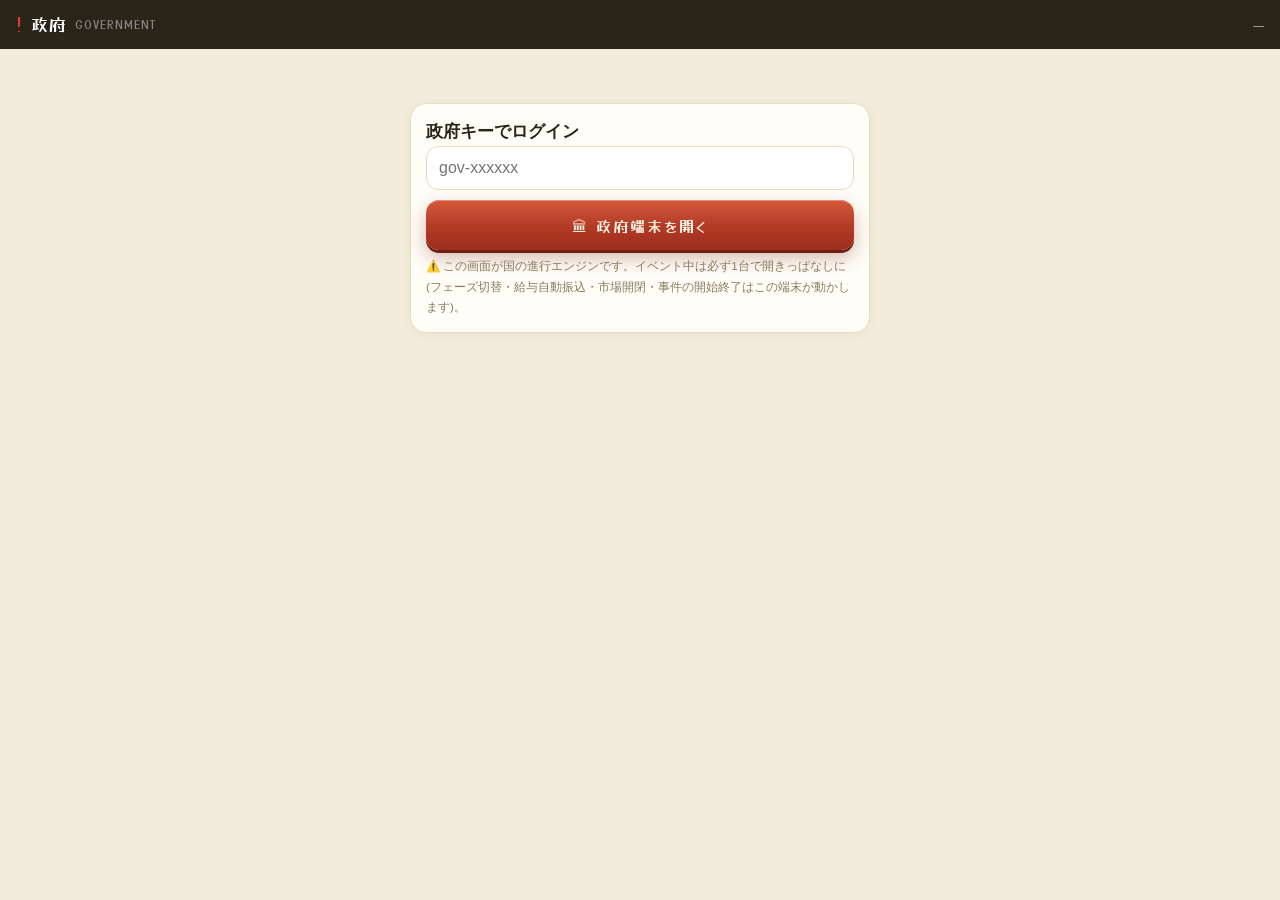
==== commit 2866f5aa: "Add files via upload" ====
--- a/gov.html
+++ b/gov.html
@@ -264,7 +264,7 @@
 }
 async function importDummy(){
   if(!confirm("試遊用のダミー148人を投入します。よろしいですか?"))return;
-  const D=[["DH",53],["Lab",34],["Medical",28],["Growth",11],["Tech",7],["CS",5],["Global",4],["Sales",3],["HR",2],["経営",1]];
+  const D=[["Sales",56],["Lab",34],["Medical",28],["Growth",11],["Tech",7],["CS",5],["Global",4],["HR",2],["経営",1]];
   const SN=["佐藤","鈴木","高橋","田中","伊藤","渡辺","山本","中村","小林","加藤","吉田","山田","松本","井上","木村"];
   const GN=["陽菜","蓮","結衣","大翔","葵","悠真","凛","湊","紬","樹","杏","颯","芽依","朝陽","咲良"];
   const rows=[]; let i=0;
--- a/ohk.css
+++ b/ohk.css
@@ -1,18 +1,19 @@
-:root{--ac:#FF2E47;--ac-soft:#FFEDEF;--ink:#17171A;--bg:#F7F6F4;--card:#FFFFFF;--line:#E7E5E1;--sub:#7A7772;--gold:#C9A227;--ok:#0A9944}
+@import url("https://fonts.googleapis.com/css2?family=Yusei+Magic&display=swap");
+:root{--ac:#E23B2E;--ac-soft:#FBEAE2;--ink:#2B2418;--bg:#F3ECDC;--card:#FFFDF6;--line:#E6DCC4;--sub:#8A7B60;--gold:#C9A227;--ok:#4A7A3A;--wood1:#D4593B;--wood2:#B23A25;--wood3:#9C2F1D;--woodedge:#6E1F12}
 *{box-sizing:border-box;margin:0;padding:0;-webkit-tap-highlight-color:transparent}
 html{font-size:16px}
 body{font-family:-apple-system,"Hiragino Kaku Gothic ProN","Yu Gothic",Meiryo,sans-serif;background:var(--bg);color:var(--ink);font-size:.9rem;line-height:1.6;padding-bottom:76px}
 /* ---------- ヘッダー ---------- */
 header{background:var(--ink);color:#fff;padding:10px 16px;display:flex;justify-content:space-between;align-items:center;position:sticky;top:0;z-index:10}
-header .ttl{font-weight:800;letter-spacing:.04em;display:flex;align-items:center;gap:8px;font-size:1rem}
+header .ttl{font-family:"Yusei Magic",sans-serif;font-weight:400;letter-spacing:.06em;display:flex;align-items:center;gap:8px;font-size:1.05rem}
 header .ttl i{font-style:normal;color:var(--ac);font-size:1.15rem}
 header .ph{font-size:.68rem;color:#BDBDC2;text-align:right;line-height:1.5}
 header .ph b{color:#fff;font-size:.8rem}
 main{max-width:520px;margin:0 auto;padding:14px 14px 0}
 /* ---------- 見出し・カード ---------- */
-h2.sec{display:flex;align-items:center;gap:8px;font-size:.82rem;color:var(--ink);margin:20px 0 8px;font-weight:800}
+h2.sec{display:flex;align-items:center;gap:8px;font-size:.92rem;color:var(--ink);margin:20px 0 8px;font-family:"Yusei Magic",sans-serif;font-weight:400}
 h2.sec::before{content:"";width:4px;height:14px;background:var(--ac);border-radius:2px}
-.card{background:var(--card);border:1px solid var(--line);border-radius:16px;padding:15px;margin-bottom:10px}
+.card{background:var(--card);border:1px solid var(--line);border-radius:16px;padding:15px;margin-bottom:10px;box-shadow:0 2px 10px rgba(120,95,50,.07)}
 .note{font-size:.72rem;color:var(--sub);line-height:1.75;margin-top:6px}
 label{display:block;font-size:.72rem;color:var(--sub);margin:12px 0 5px;font-weight:700}
 input,select,textarea{width:100%;padding:12px;border:1.5px solid var(--line);border-radius:12px;font-size:1rem;font-family:inherit;background:#fff;color:var(--ink)}
@@ -21,7 +22,8 @@
 /* ---------- ボタン ---------- */
 .btn{display:block;width:100%;padding:14px;border:none;border-radius:13px;font-size:.95rem;font-weight:800;margin-top:10px;transition:transform .06s}
 .btn:active{transform:scale(.98)}
-.btn.pri{background:var(--ac);color:#fff;box-shadow:0 3px 12px rgba(255,46,71,.28)}
+.btn.pri{font-family:"Yusei Magic",sans-serif;font-weight:400;letter-spacing:.12em;color:#FFF6E8;background:linear-gradient(180deg,var(--wood1),var(--wood2) 55%,var(--wood3));box-shadow:0 3px 0 var(--woodedge),0 8px 18px rgba(110,30,15,.3),inset 0 1px 0 rgba(255,255,255,.3)}
+.btn.pri:active{transform:translateY(2px);box-shadow:0 1px 0 var(--woodedge)}
 .btn.dark{background:var(--ink);color:#fff}
 .btn.ghost{background:#fff;border:1.5px solid var(--line);color:var(--ink)}
 .btn.mini{width:auto;display:inline-block;padding:10px 14px;font-size:.8rem;margin:0}
@@ -71,7 +73,7 @@
 @keyframes pulse{0%,100%{box-shadow:0 0 0 0 rgba(255,46,71,.25)}50%{box-shadow:0 0 0 7px rgba(255,46,71,0)}}
 .urgent h4{font-size:.95rem;display:flex;align-items:center;gap:7px}
 /* ---------- タブナビ ---------- */
-nav{position:fixed;bottom:0;left:0;right:0;background:rgba(255,255,255,.96);backdrop-filter:blur(8px);border-top:1px solid var(--line);display:flex;z-index:10;padding:6px 8px calc(8px + env(safe-area-inset-bottom))}
+nav{position:fixed;bottom:0;left:0;right:0;background:rgba(255,253,246,.96);backdrop-filter:blur(8px);border-top:1px solid var(--line);display:flex;z-index:10;padding:6px 8px calc(8px + env(safe-area-inset-bottom))}
 nav button{flex:1;background:none;border:none;padding:7px 0;font-size:.62rem;color:#9A978F;font-weight:700;border-radius:12px}
 nav button span{display:block;font-size:1.25rem;margin-bottom:1px;filter:grayscale(1);opacity:.55}
 nav button.on{color:var(--ac);background:var(--ac-soft)}
@@ -95,7 +97,7 @@
 #scan-ov video{width:86%;max-width:380px;border-radius:16px}
 #scan-ov p{color:#fff;font-size:.78rem}
 /* ---------- 株 ---------- */
-.stockcard{border:1px solid var(--line);border-radius:14px;padding:12px;margin-bottom:8px;background:#fff}
+.stockcard{border:1px solid var(--line);border-radius:14px;padding:12px;margin-bottom:8px;background:var(--card)}
 .stockcard .top{display:flex;justify-content:space-between;align-items:baseline}
 .stockcard .code{font-weight:800;font-size:.95rem}
 .stockcard .nm{font-size:.7rem;color:var(--sub)}
